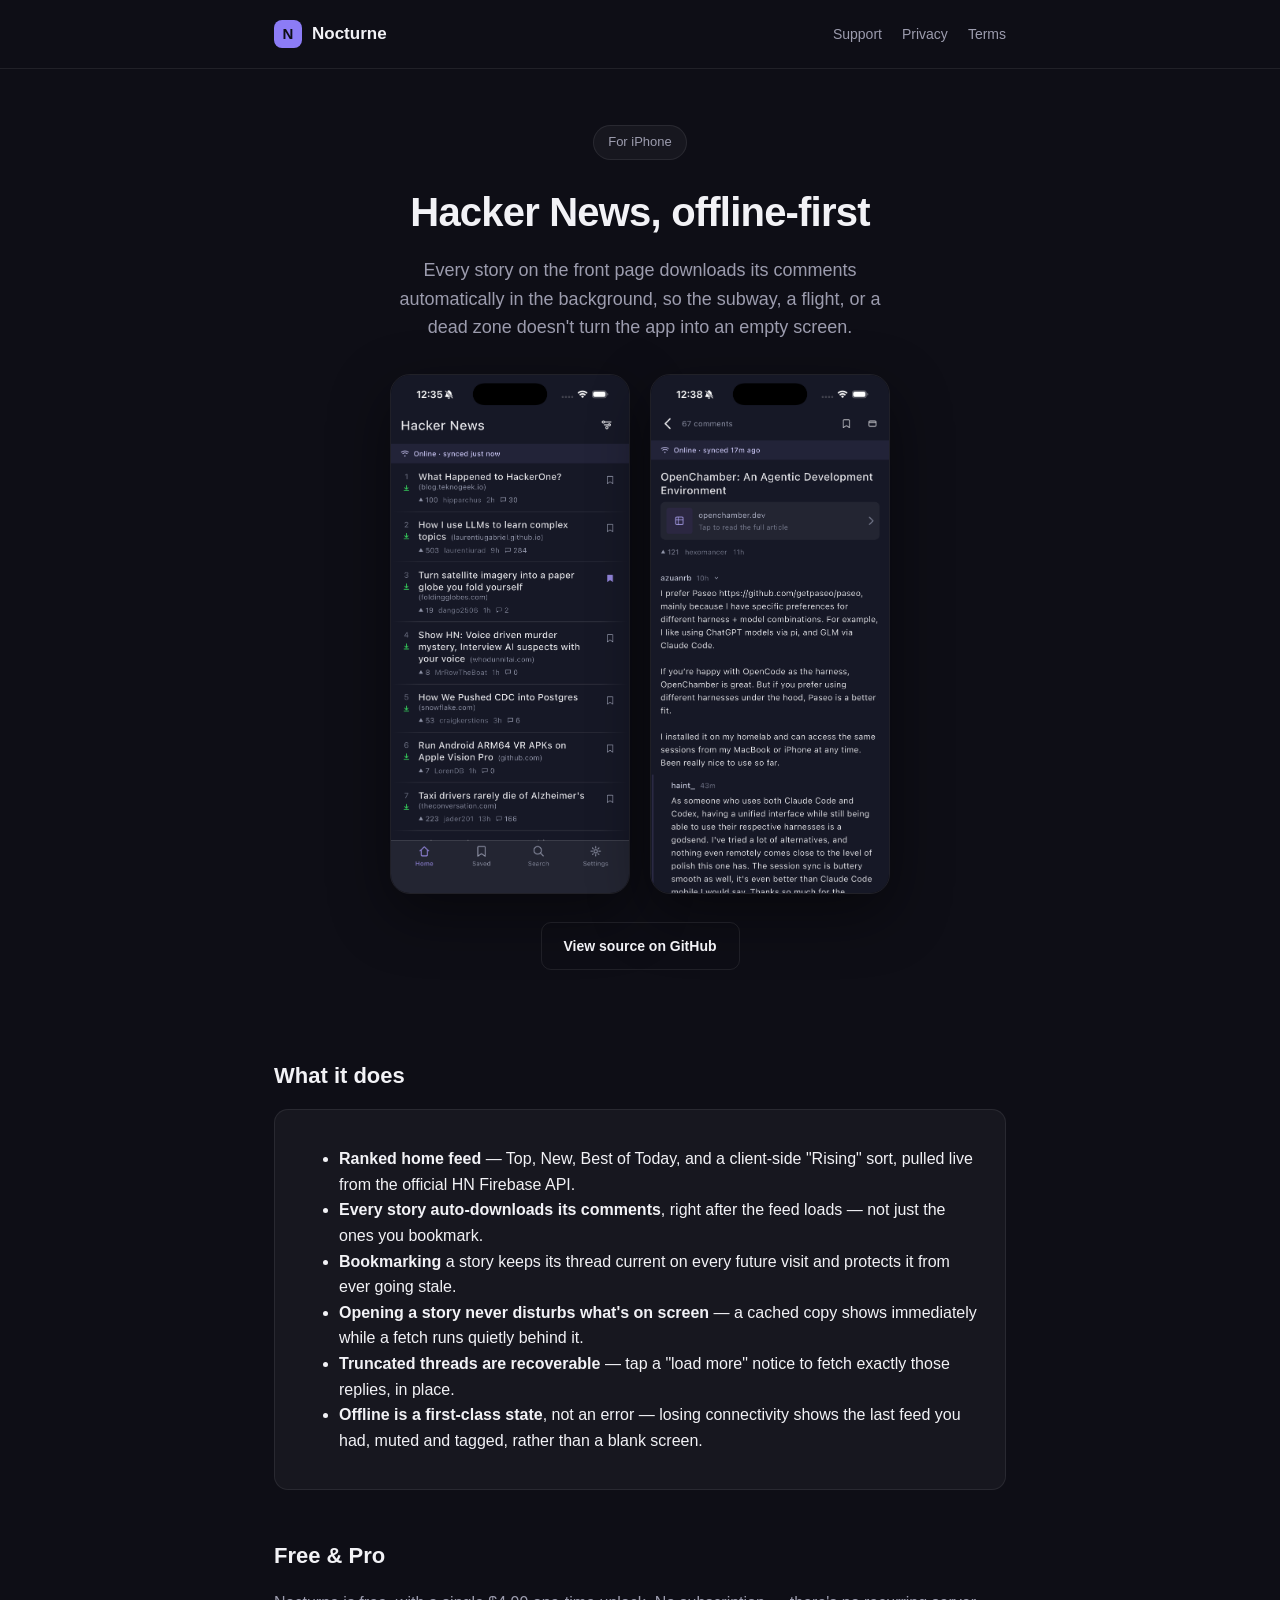
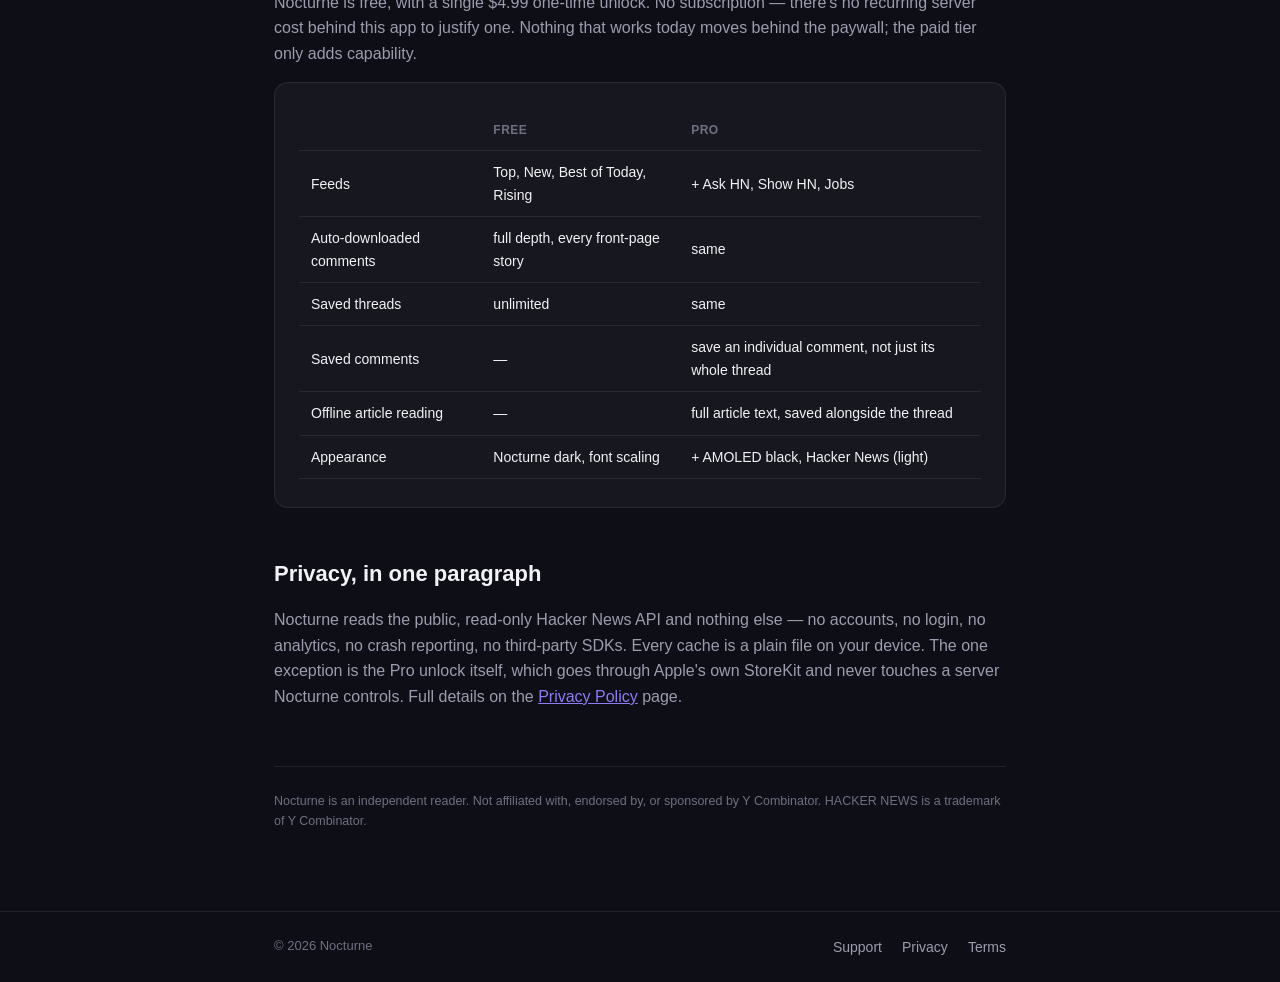
==== index.html @ e1e72a55 "Initial site: landing page, Privacy Policy, Support, Terms Static HTML/CSS for GitHub Pages, no buil" ====
<!doctype html>
<html lang="en">
<head>
  <meta charset="utf-8" />
  <meta name="viewport" content="width=device-width, initial-scale=1" />
  <title>Nocturne — Reader for Hacker News</title>
  <meta name="description" content="An iPhone app for reading Hacker News that treats a spotty connection as the normal case, not an edge case." />
  <link rel="stylesheet" href="styles.css" />
</head>
<body>
  <header class="site">
    <div class="wrap">
      <a class="brand" href="/">
        <span class="mark">N</span>
        Nocturne
      </a>
      <nav class="site-links">
        <a href="support.html">Support</a>
        <a href="privacy.html">Privacy</a>
        <a href="terms.html">Terms</a>
      </nav>
    </div>
  </header>

  <main>
    <div class="wrap">
      <section class="hero">
        <span class="pill">For iPhone</span>
        <h1>Hacker News, offline&#8209;first</h1>
        <p class="tagline">
          Every story on the front page downloads its comments automatically in
          the background, so the subway, a flight, or a dead zone doesn't turn
          the app into an empty screen.
        </p>

        <div class="screens">
          <img src="assets/home.png" alt="Nocturne's home feed, showing ranked Hacker News stories with live download-status marks" />
          <img src="assets/comments.png" alt="A Nocturne comment thread, with the article card, meta row, and nested replies" />
        </div>

        <div class="cta-row">
          <a class="btn ghost" href="https://github.com/Vishvak365/hackernews-offline-app">View source on GitHub</a>
        </div>
      </section>

      <h2>What it does</h2>
      <div class="card">
        <ul>
          <li><strong>Ranked home feed</strong> — Top, New, Best of Today, and a client-side "Rising" sort, pulled live from the official HN Firebase API.</li>
          <li><strong>Every story auto-downloads its comments</strong>, right after the feed loads — not just the ones you bookmark.</li>
          <li><strong>Bookmarking</strong> a story keeps its thread current on every future visit and protects it from ever going stale.</li>
          <li><strong>Opening a story never disturbs what's on screen</strong> — a cached copy shows immediately while a fetch runs quietly behind it.</li>
          <li><strong>Truncated threads are recoverable</strong> — tap a "load more" notice to fetch exactly those replies, in place.</li>
          <li><strong>Offline is a first-class state</strong>, not an error — losing connectivity shows the last feed you had, muted and tagged, rather than a blank screen.</li>
        </ul>
      </div>

      <h2>Free &amp; Pro</h2>
      <p>
        Nocturne is free, with a single $4.99 one&#8209;time unlock. No
        subscription — there's no recurring server cost behind this app to
        justify one. Nothing that works today moves behind the paywall; the
        paid tier only adds capability.
      </p>
      <div class="card">
        <table class="features">
          <thead>
            <tr><th></th><th>Free</th><th>Pro</th></tr>
          </thead>
          <tbody>
            <tr><td>Feeds</td><td>Top, New, Best of Today, Rising</td><td>+ Ask HN, Show HN, Jobs</td></tr>
            <tr><td>Auto-downloaded comments</td><td>full depth, every front-page story</td><td>same</td></tr>
            <tr><td>Saved threads</td><td>unlimited</td><td>same</td></tr>
            <tr><td>Saved comments</td><td>—</td><td>save an individual comment, not just its whole thread</td></tr>
            <tr><td>Offline article reading</td><td>—</td><td>full article text, saved alongside the thread</td></tr>
            <tr><td>Appearance</td><td>Nocturne dark, font scaling</td><td>+ AMOLED black, Hacker News (light)</td></tr>
          </tbody>
        </table>
      </div>

      <h2>Privacy, in one paragraph</h2>
      <p>
        Nocturne reads the public, read-only Hacker News API and nothing
        else — no accounts, no login, no analytics, no crash reporting, no
        third-party SDKs. Every cache is a plain file on your device. The one
        exception is the Pro unlock itself, which goes through Apple's own
        StoreKit and never touches a server Nocturne controls. Full details
        on the <a href="privacy.html">Privacy Policy</a> page.
      </p>

      <div class="disclaimer">
        Nocturne is an independent reader. Not affiliated with, endorsed by,
        or sponsored by Y Combinator. HACKER NEWS is a trademark of Y
        Combinator.
      </div>
    </div>
  </main>

  <footer class="site">
    <div class="wrap">
      <span>&copy; 2026 Nocturne</span>
      <nav class="site-links">
        <a href="support.html">Support</a>
        <a href="privacy.html">Privacy</a>
        <a href="terms.html">Terms</a>
      </nav>
    </div>
  </footer>
</body>
</html>
---- styles.css ----
:root {
  --bg: #0e0e16;
  --surface: #17171f;
  --surface-2: #1e1e29;
  --text: #f2f2f6;
  --muted: #9c9cae;
  --muted-2: #6f6f82;
  --accent: #8c7cf6;
  --accent-soft: rgba(140, 124, 246, 0.12);
  --divider: rgba(255, 255, 255, 0.08);
  --radius: 14px;
  --max-width: 780px;
}

* {
  box-sizing: border-box;
}

html {
  color-scheme: dark;
}

body {
  margin: 0;
  background: var(--bg);
  color: var(--text);
  font-family: -apple-system, BlinkMacSystemFont, "Segoe UI", Inter, Roboto, sans-serif;
  line-height: 1.6;
  -webkit-font-smoothing: antialiased;
}

.wrap {
  max-width: var(--max-width);
  margin: 0 auto;
  padding: 0 24px;
}

header.site {
  border-bottom: 1px solid var(--divider);
  padding: 20px 0;
}

header.site .wrap {
  display: flex;
  align-items: center;
  justify-content: space-between;
}

.brand {
  display: flex;
  align-items: center;
  gap: 10px;
  text-decoration: none;
  color: var(--text);
  font-weight: 600;
  font-size: 17px;
}

.brand .mark {
  width: 28px;
  height: 28px;
  border-radius: 8px;
  background: var(--accent);
  color: #0e0e16;
  display: flex;
  align-items: center;
  justify-content: center;
  font-weight: 700;
  font-size: 15px;
}

nav.site-links {
  display: flex;
  gap: 20px;
}

nav.site-links a {
  color: var(--muted);
  text-decoration: none;
  font-size: 14px;
}

nav.site-links a:hover {
  color: var(--text);
}

main {
  padding: 56px 0 80px;
}

.hero {
  text-align: center;
  padding-bottom: 40px;
}

.hero h1 {
  font-size: 40px;
  font-weight: 600;
  letter-spacing: -0.02em;
  margin: 0 0 12px;
}

.hero p.tagline {
  color: var(--muted);
  font-size: 18px;
  max-width: 520px;
  margin: 0 auto 28px;
}

.pill {
  display: inline-block;
  border: 1px solid var(--divider);
  background: var(--surface);
  color: var(--muted);
  border-radius: 999px;
  padding: 6px 14px;
  font-size: 13px;
  margin-bottom: 20px;
}

.screens {
  display: flex;
  justify-content: center;
  gap: 20px;
  flex-wrap: wrap;
  margin: 32px 0 8px;
}

.screens img {
  width: 240px;
  max-width: 42vw;
  border-radius: 20px;
  border: 1px solid var(--divider);
  box-shadow: 0 20px 60px rgba(0, 0, 0, 0.45);
}

h2 {
  font-size: 22px;
  font-weight: 600;
  margin: 48px 0 16px;
}

h3 {
  font-size: 16px;
  font-weight: 600;
  margin: 28px 0 8px;
  color: var(--text);
}

p {
  color: var(--muted);
}

.card {
  background: var(--surface);
  border: 1px solid var(--divider);
  border-radius: var(--radius);
  padding: 20px 24px;
}

table.features {
  width: 100%;
  border-collapse: collapse;
  margin: 8px 0 8px;
  font-size: 14px;
}

table.features th,
table.features td {
  text-align: left;
  padding: 10px 12px;
  border-bottom: 1px solid var(--divider);
}

table.features th {
  color: var(--muted-2);
  font-weight: 600;
  font-size: 12px;
  text-transform: uppercase;
  letter-spacing: 0.04em;
}

table.features td:first-child {
  color: var(--text);
}

.pro-tag {
  display: inline-block;
  font-size: 11px;
  font-weight: 600;
  letter-spacing: 0.04em;
  color: var(--accent);
  border: 1px solid var(--accent);
  border-radius: 6px;
  padding: 1px 6px;
}

.cta-row {
  display: flex;
  justify-content: center;
  gap: 12px;
  margin-top: 28px;
  flex-wrap: wrap;
}

.btn {
  display: inline-block;
  padding: 12px 22px;
  border-radius: 10px;
  text-decoration: none;
  font-size: 14px;
  font-weight: 600;
}

.btn.primary {
  background: var(--accent);
  color: #0e0e16;
}

.btn.ghost {
  background: transparent;
  border: 1px solid var(--divider);
  color: var(--text);
}

a {
  color: var(--accent);
}

.contact-email {
  display: inline-block;
  margin-top: 4px;
  font-size: 15px;
  color: var(--text);
}

.disclaimer {
  margin-top: 56px;
  padding-top: 24px;
  border-top: 1px solid var(--divider);
  font-size: 12.5px;
  color: var(--muted-2);
  line-height: 1.6;
}

footer.site {
  border-top: 1px solid var(--divider);
  padding: 24px 0;
}

footer.site .wrap {
  display: flex;
  align-items: center;
  justify-content: space-between;
  color: var(--muted-2);
  font-size: 13px;
}

footer.site a {
  color: var(--muted);
  text-decoration: none;
}

footer.site a:hover {
  color: var(--text);
}

.legal h2:first-child {
  margin-top: 0;
}

.legal ul {
  color: var(--muted);
}

.updated {
  color: var(--muted-2);
  font-size: 13px;
  margin-top: -8px;
}

@media (max-width: 560px) {
  .hero h1 {
    font-size: 30px;
  }
  nav.site-links {
    gap: 14px;
  }
}
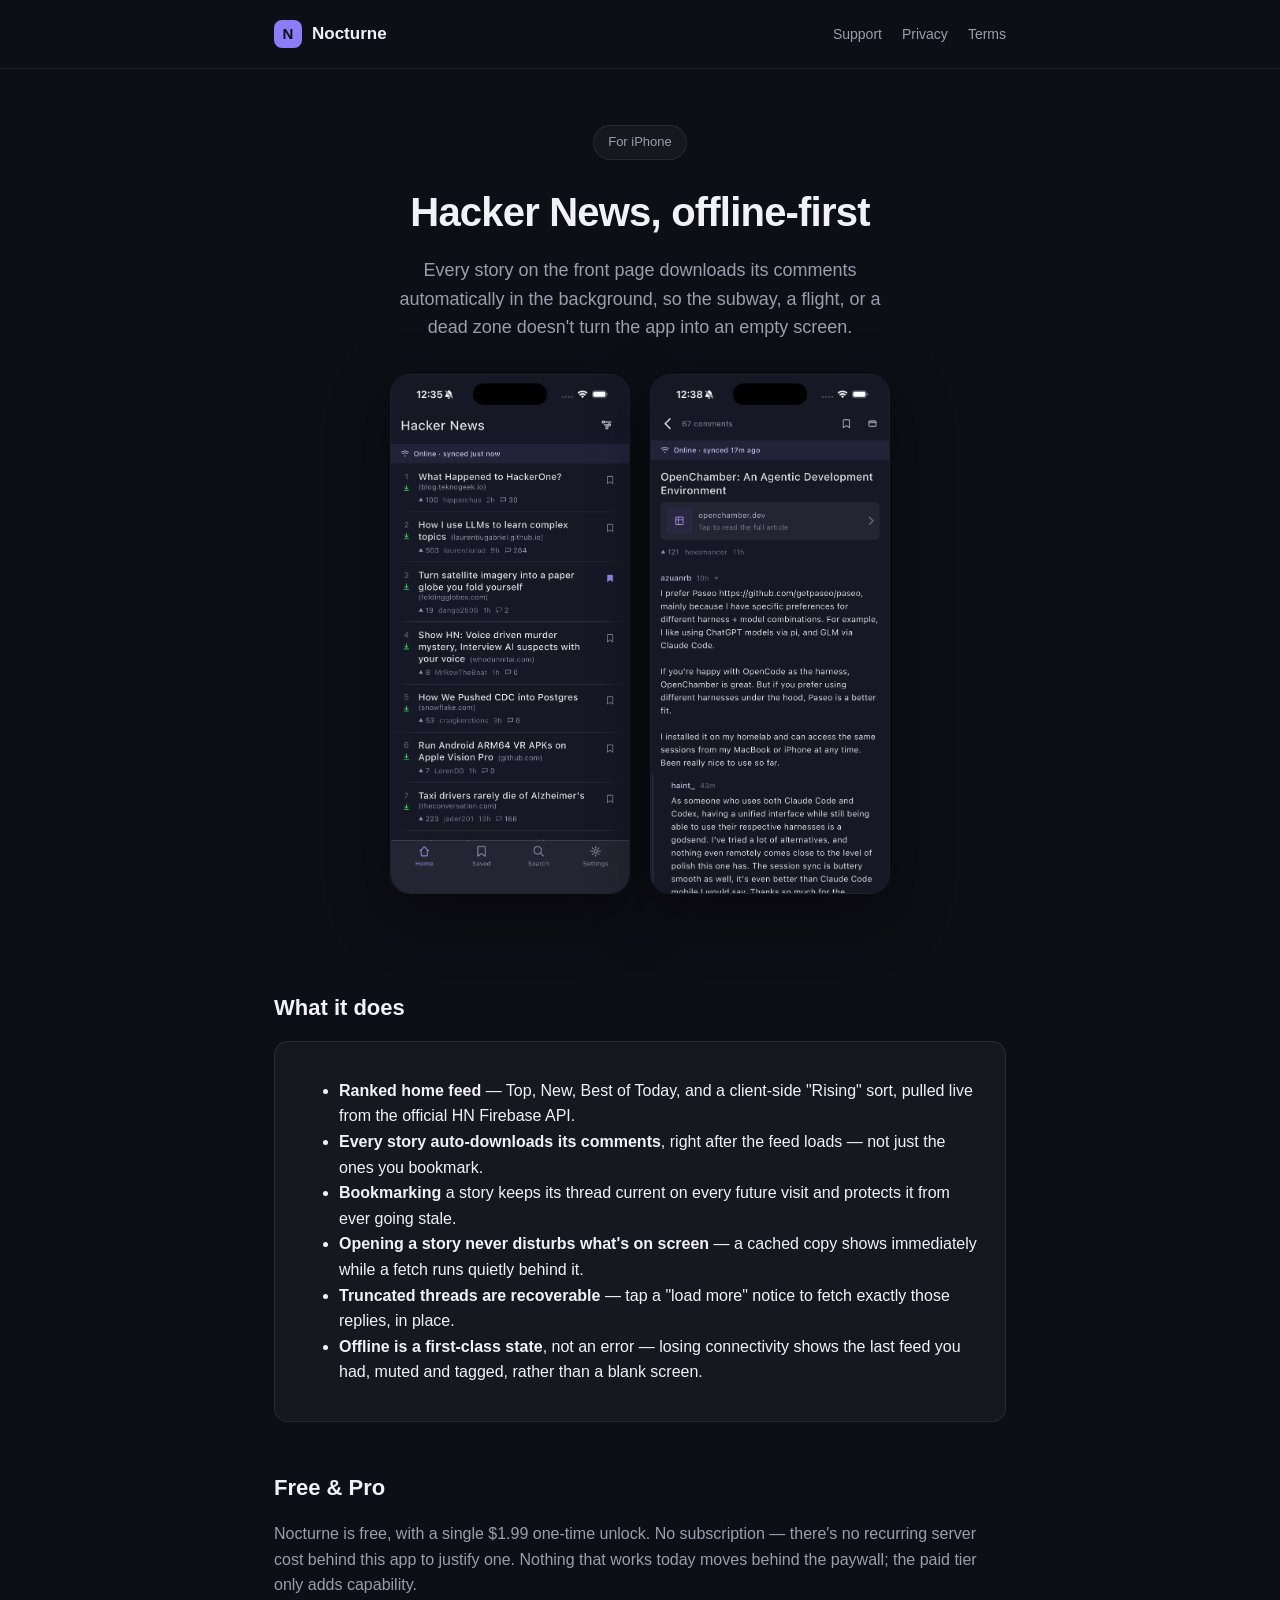
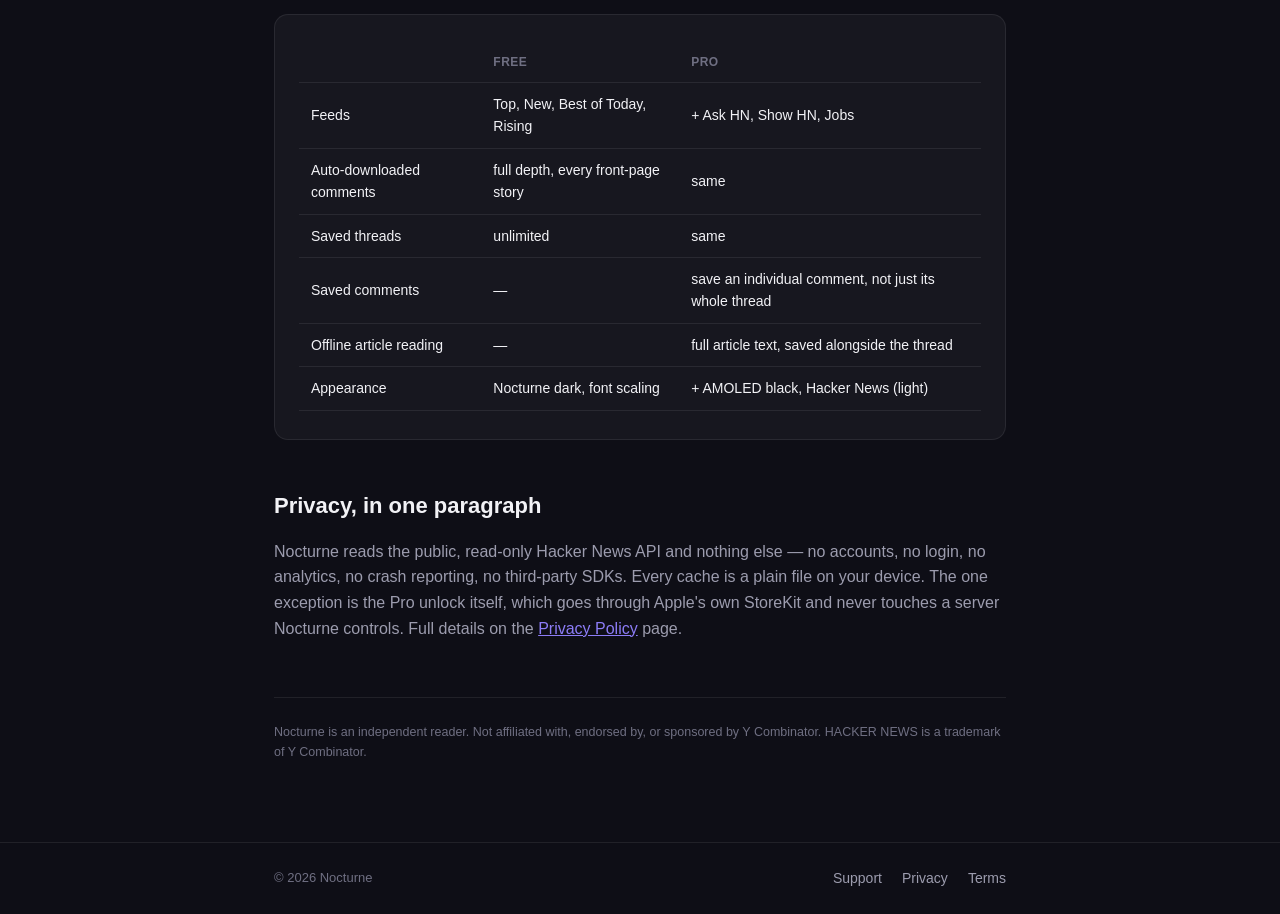
==== commit 0570bce1: "Fix nav links, remove source-code references, price to $1.99, tidy README - Brand logo/title in the " ====
--- a/index.html
+++ b/index.html
@@ -10,7 +10,7 @@
 <body>
   <header class="site">
     <div class="wrap">
-      <a class="brand" href="/">
+      <a class="brand" href="index.html">
         <span class="mark">N</span>
         Nocturne
       </a>
@@ -37,10 +37,6 @@
           <img src="assets/home.png" alt="Nocturne's home feed, showing ranked Hacker News stories with live download-status marks" />
           <img src="assets/comments.png" alt="A Nocturne comment thread, with the article card, meta row, and nested replies" />
         </div>
-
-        <div class="cta-row">
-          <a class="btn ghost" href="https://github.com/Vishvak365/hackernews-offline-app">View source on GitHub</a>
-        </div>
       </section>
 
       <h2>What it does</h2>
@@ -57,7 +53,7 @@
 
       <h2>Free &amp; Pro</h2>
       <p>
-        Nocturne is free, with a single $4.99 one&#8209;time unlock. No
+        Nocturne is free, with a single $1.99 one&#8209;time unlock. No
         subscription — there's no recurring server cost behind this app to
         justify one. Nothing that works today moves behind the paywall; the
         paid tier only adds capability.
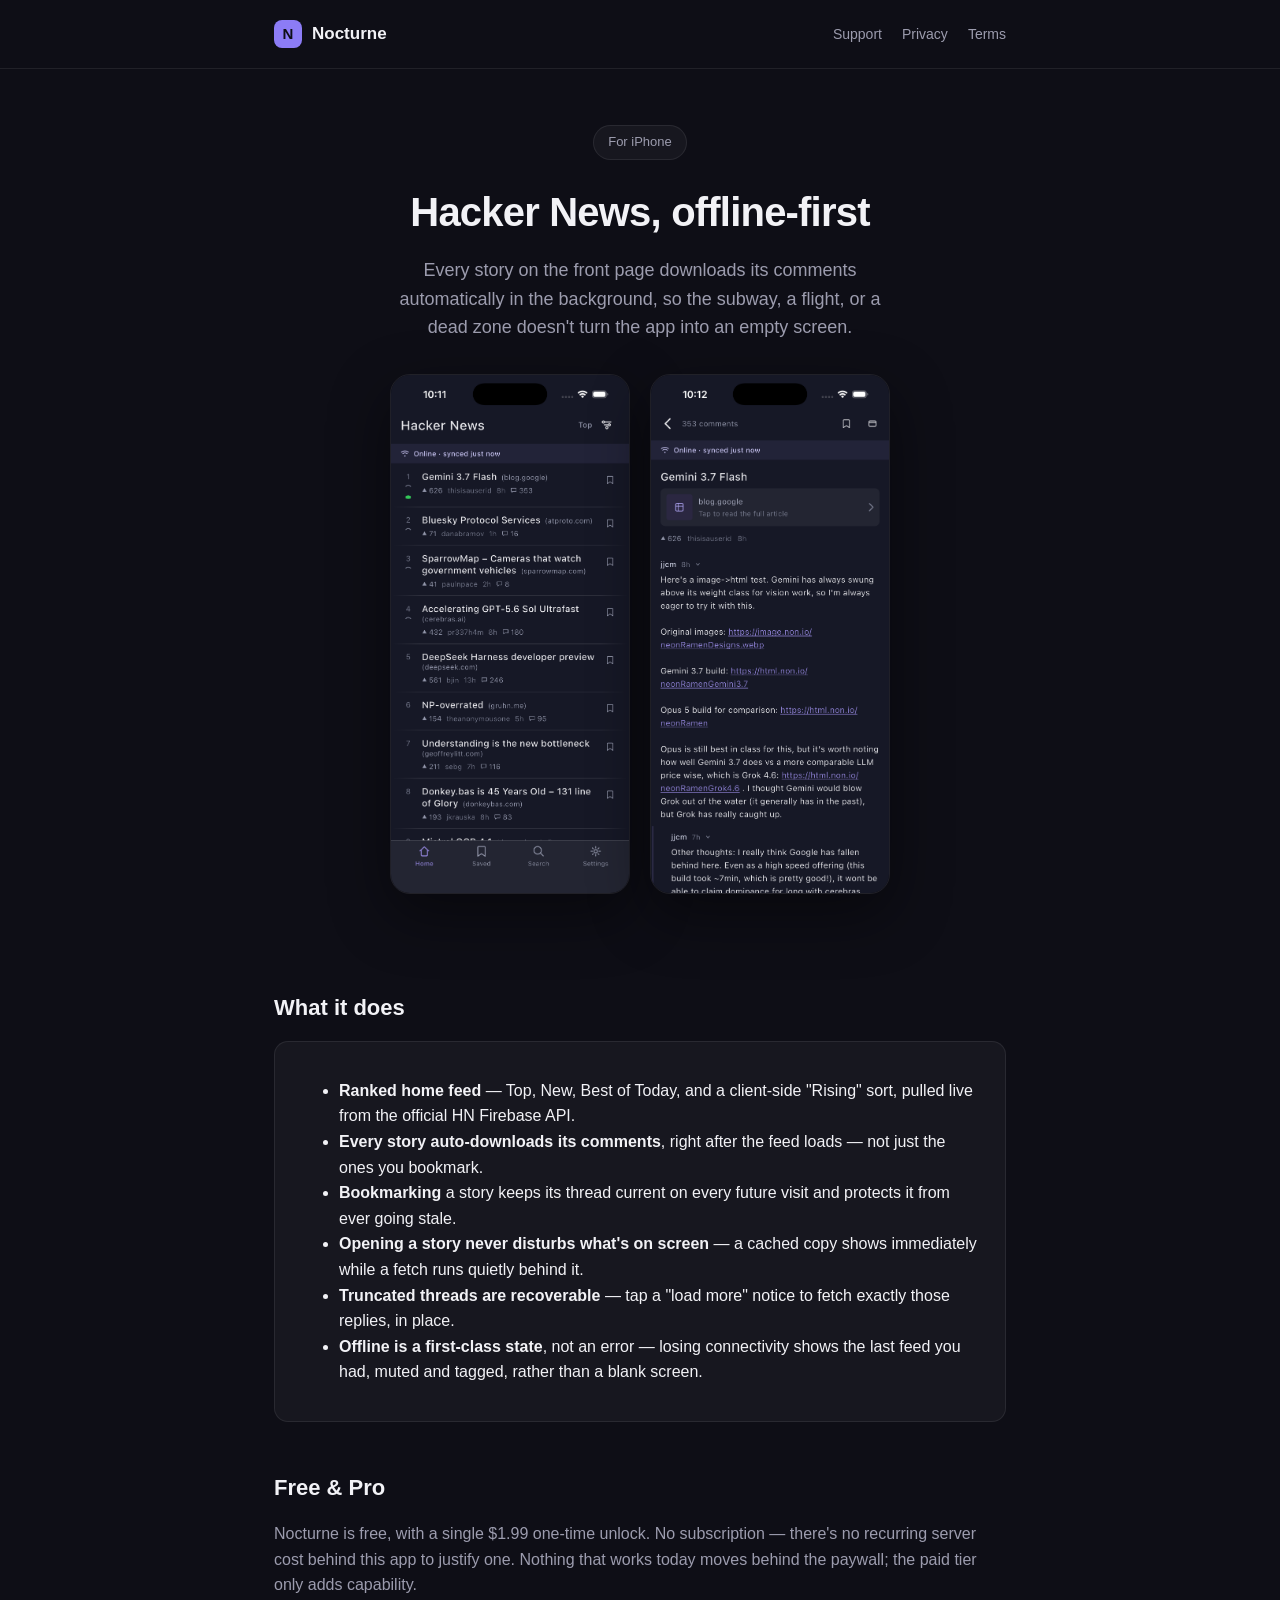
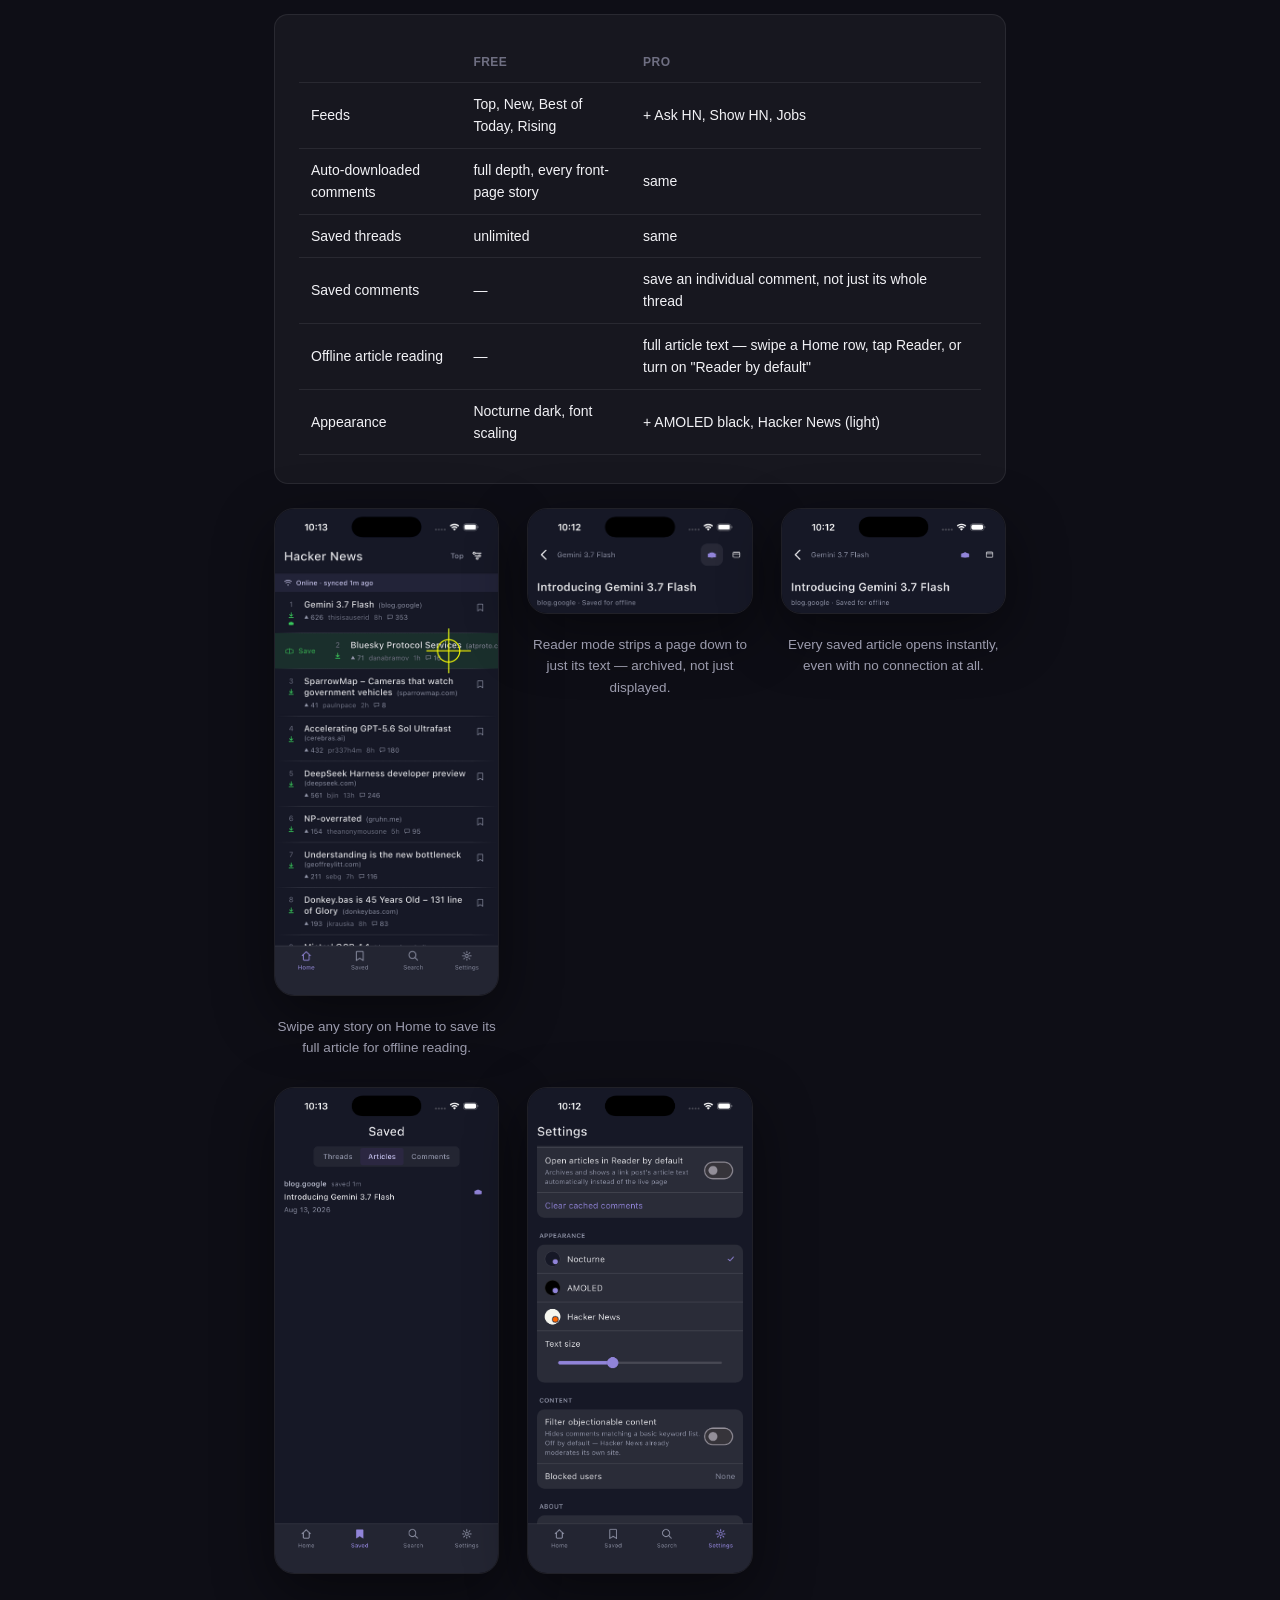
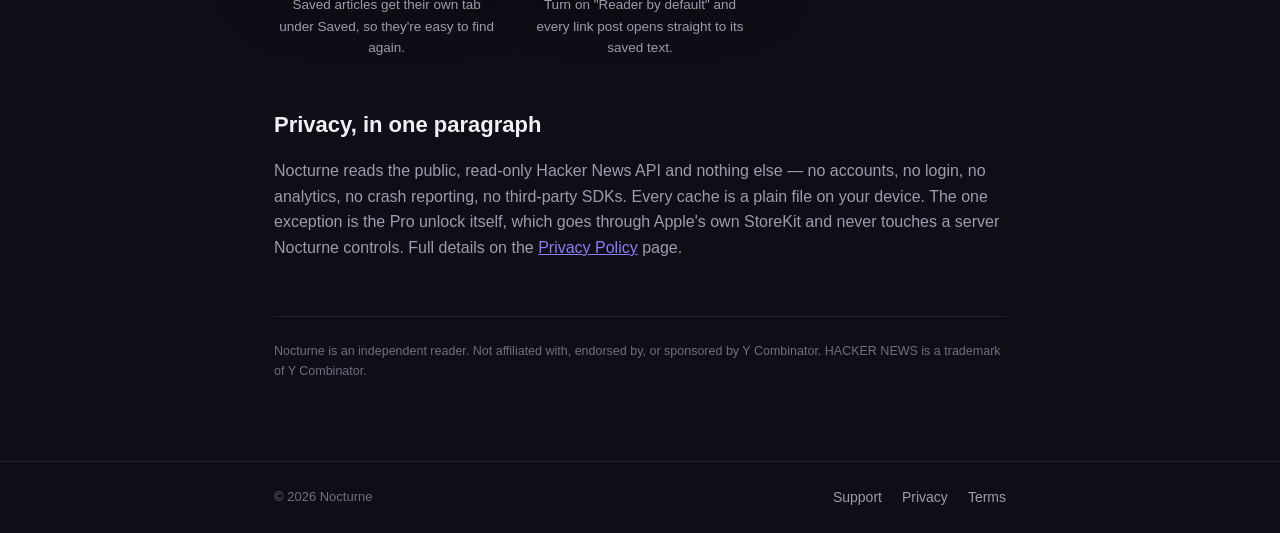
==== commit 3358adf7: "Refresh screenshots, add Pro features gallery with gesture GIFs Home/Comments screenshots were stale" ====
--- a/index.html
+++ b/index.html
@@ -68,10 +68,33 @@
             <tr><td>Auto-downloaded comments</td><td>full depth, every front-page story</td><td>same</td></tr>
             <tr><td>Saved threads</td><td>unlimited</td><td>same</td></tr>
             <tr><td>Saved comments</td><td>—</td><td>save an individual comment, not just its whole thread</td></tr>
-            <tr><td>Offline article reading</td><td>—</td><td>full article text, saved alongside the thread</td></tr>
+            <tr><td>Offline article reading</td><td>—</td><td>full article text — swipe a Home row, tap Reader, or turn on "Reader by default"</td></tr>
             <tr><td>Appearance</td><td>Nocturne dark, font scaling</td><td>+ AMOLED black, Hacker News (light)</td></tr>
           </tbody>
         </table>
+      </div>
+
+      <div class="pro-gallery">
+        <div class="pro-item">
+          <img src="assets/swipe.gif" alt="Swiping right on a Home story to save its linked article for offline reading, with a green Save panel revealed underneath" />
+          <p>Swipe any story on Home to save its full article for offline reading.</p>
+        </div>
+        <div class="pro-item">
+          <img src="assets/reader-toggle.gif" alt="Toggling a story's live web page into Nocturne's stripped-down Reader view" />
+          <p>Reader mode strips a page down to just its text — archived, not just displayed.</p>
+        </div>
+        <div class="pro-item">
+          <img src="assets/reader.png" alt="An archived article open in Reader view, marked &quot;Saved for offline&quot;" />
+          <p>Every saved article opens instantly, even with no connection at all.</p>
+        </div>
+        <div class="pro-item">
+          <img src="assets/saved-articles.png" alt="The Saved tab's Articles section, listing a saved article by site and title" />
+          <p>Saved articles get their own tab under Saved, so they're easy to find again.</p>
+        </div>
+        <div class="pro-item">
+          <img src="assets/settings-pro.png" alt="Settings showing the &quot;Open articles in Reader by default&quot; toggle" />
+          <p>Turn on "Reader by default" and every link post opens straight to its saved text.</p>
+        </div>
       </div>
 
       <h2>Privacy, in one paragraph</h2>
--- a/styles.css
+++ b/styles.css
@@ -134,6 +134,31 @@
   box-shadow: 0 20px 60px rgba(0, 0, 0, 0.45);
 }
 
+.pro-gallery {
+  display: grid;
+  grid-template-columns: repeat(auto-fit, minmax(220px, 1fr));
+  gap: 28px;
+  margin: 24px 0 8px;
+}
+
+.pro-item {
+  text-align: center;
+}
+
+.pro-item img {
+  width: 100%;
+  max-width: 260px;
+  border-radius: 20px;
+  border: 1px solid var(--divider);
+  box-shadow: 0 20px 60px rgba(0, 0, 0, 0.45);
+}
+
+.pro-item p {
+  margin: 12px 0 0;
+  font-size: 13.5px;
+  color: var(--muted);
+}
+
 h2 {
   font-size: 22px;
   font-weight: 600;
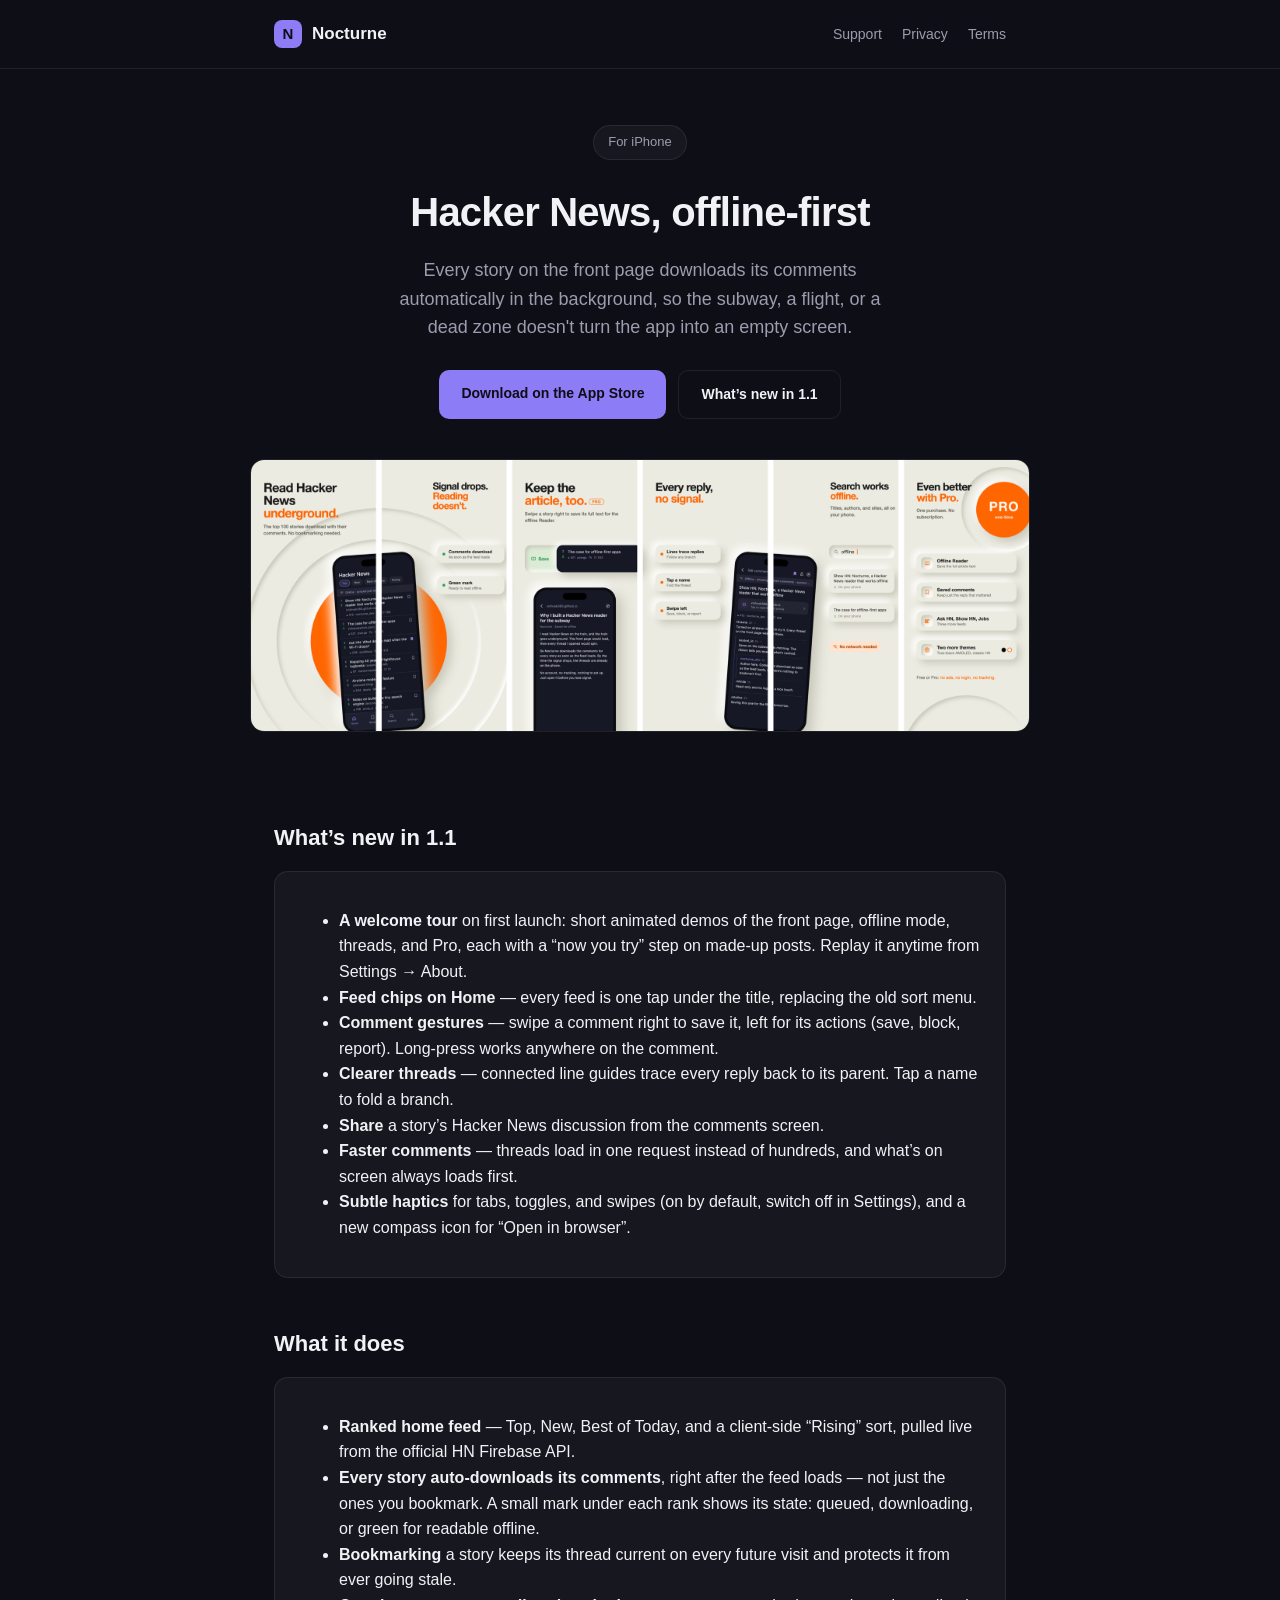
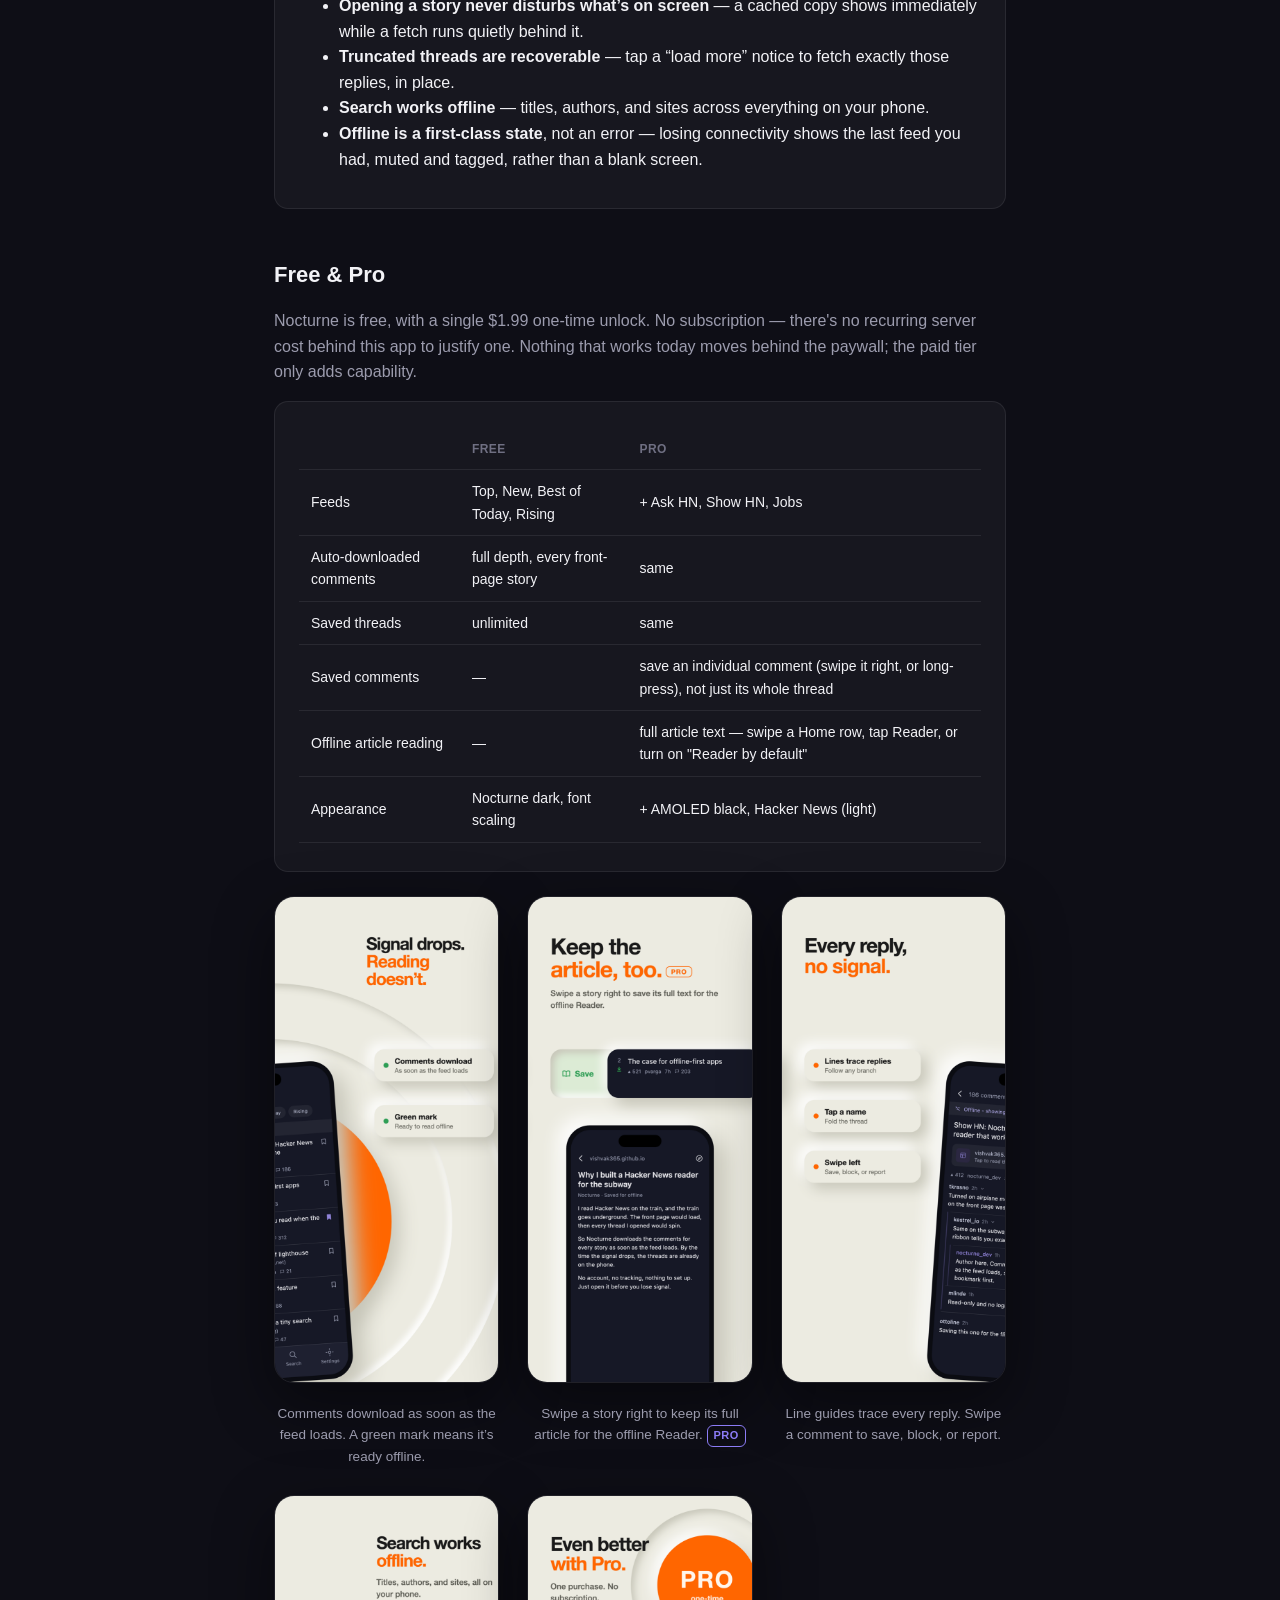
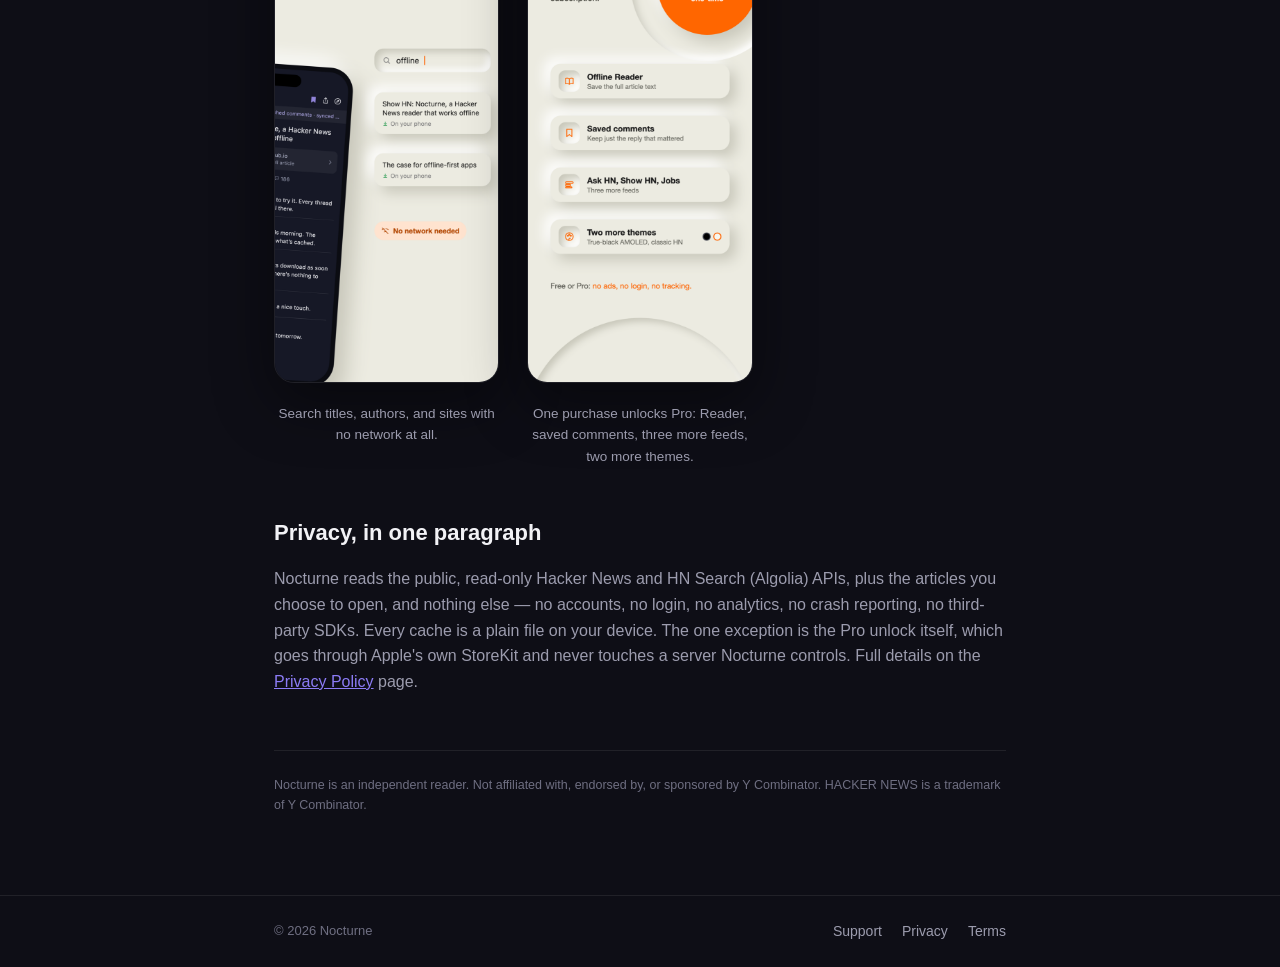
==== commit 5320a408: "Refresh the site for 1.1.0: App Store link, new screenshots, accurate privacy page - Hero and galler" ====
--- a/index.html
+++ b/index.html
@@ -3,7 +3,7 @@
 <head>
   <meta charset="utf-8" />
   <meta name="viewport" content="width=device-width, initial-scale=1" />
-  <title>Nocturne — Reader for Hacker News</title>
+  <title>Nocturne for Hacker News</title>
   <meta name="description" content="An iPhone app for reading Hacker News that treats a spotty connection as the normal case, not an edge case." />
   <link rel="stylesheet" href="styles.css" />
 </head>
@@ -33,25 +33,43 @@
           the app into an empty screen.
         </p>
 
-        <div class="screens">
-          <img src="assets/home.png" alt="Nocturne's home feed, showing ranked Hacker News stories with live download-status marks" />
-          <img src="assets/comments.png" alt="A Nocturne comment thread, with the article card, meta row, and nested replies" />
+        <div class="cta-row">
+          <a class="btn primary" href="https://apps.apple.com/us/app/nocturne-for-hacker-news/id6801647718">Download on the App Store</a>
+          <a class="btn ghost" href="#whats-new">What&#8217;s new in 1.1</a>
+        </div>
+
+        <div class="strip">
+          <img src="assets/strip.png" alt="Six App Store screenshots of Nocturne: the offline-ready home feed, comments downloading automatically, swipe-to-save articles, threaded comments with line guides, search that works offline, and the Pro features" />
         </div>
       </section>
+
+      <h2 id="whats-new">What&#8217;s new in 1.1</h2>
+      <div class="card">
+        <ul>
+          <li><strong>A welcome tour</strong> on first launch: short animated demos of the front page, offline mode, threads, and Pro, each with a &ldquo;now you try&rdquo; step on made-up posts. Replay it anytime from Settings &rarr; About.</li>
+          <li><strong>Feed chips on Home</strong> &mdash; every feed is one tap under the title, replacing the old sort menu.</li>
+          <li><strong>Comment gestures</strong> &mdash; swipe a comment right to save it, left for its actions (save, block, report). Long-press works anywhere on the comment.</li>
+          <li><strong>Clearer threads</strong> &mdash; connected line guides trace every reply back to its parent. Tap a name to fold a branch.</li>
+          <li><strong>Share</strong> a story&#8217;s Hacker News discussion from the comments screen.</li>
+          <li><strong>Faster comments</strong> &mdash; threads load in one request instead of hundreds, and what&#8217;s on screen always loads first.</li>
+          <li><strong>Subtle haptics</strong> for tabs, toggles, and swipes (on by default, switch off in Settings), and a new compass icon for &ldquo;Open in browser&rdquo;.</li>
+        </ul>
+      </div>
 
       <h2>What it does</h2>
       <div class="card">
         <ul>
-          <li><strong>Ranked home feed</strong> — Top, New, Best of Today, and a client-side "Rising" sort, pulled live from the official HN Firebase API.</li>
-          <li><strong>Every story auto-downloads its comments</strong>, right after the feed loads — not just the ones you bookmark.</li>
+          <li><strong>Ranked home feed</strong> &mdash; Top, New, Best of Today, and a client-side &ldquo;Rising&rdquo; sort, pulled live from the official HN Firebase API.</li>
+          <li><strong>Every story auto-downloads its comments</strong>, right after the feed loads &mdash; not just the ones you bookmark. A small mark under each rank shows its state: queued, downloading, or green for readable offline.</li>
           <li><strong>Bookmarking</strong> a story keeps its thread current on every future visit and protects it from ever going stale.</li>
-          <li><strong>Opening a story never disturbs what's on screen</strong> — a cached copy shows immediately while a fetch runs quietly behind it.</li>
-          <li><strong>Truncated threads are recoverable</strong> — tap a "load more" notice to fetch exactly those replies, in place.</li>
-          <li><strong>Offline is a first-class state</strong>, not an error — losing connectivity shows the last feed you had, muted and tagged, rather than a blank screen.</li>
+          <li><strong>Opening a story never disturbs what&#8217;s on screen</strong> &mdash; a cached copy shows immediately while a fetch runs quietly behind it.</li>
+          <li><strong>Truncated threads are recoverable</strong> &mdash; tap a &ldquo;load more&rdquo; notice to fetch exactly those replies, in place.</li>
+          <li><strong>Search works offline</strong> &mdash; titles, authors, and sites across everything on your phone.</li>
+          <li><strong>Offline is a first-class state</strong>, not an error &mdash; losing connectivity shows the last feed you had, muted and tagged, rather than a blank screen.</li>
         </ul>
       </div>
 
-      <h2>Free &amp; Pro</h2>
+      <h2 id="free-pro">Free &amp; Pro</h2>
       <p>
         Nocturne is free, with a single $1.99 one&#8209;time unlock. No
         subscription — there's no recurring server cost behind this app to
@@ -67,7 +85,7 @@
             <tr><td>Feeds</td><td>Top, New, Best of Today, Rising</td><td>+ Ask HN, Show HN, Jobs</td></tr>
             <tr><td>Auto-downloaded comments</td><td>full depth, every front-page story</td><td>same</td></tr>
             <tr><td>Saved threads</td><td>unlimited</td><td>same</td></tr>
-            <tr><td>Saved comments</td><td>—</td><td>save an individual comment, not just its whole thread</td></tr>
+            <tr><td>Saved comments</td><td>—</td><td>save an individual comment (swipe it right, or long-press), not just its whole thread</td></tr>
             <tr><td>Offline article reading</td><td>—</td><td>full article text — swipe a Home row, tap Reader, or turn on "Reader by default"</td></tr>
             <tr><td>Appearance</td><td>Nocturne dark, font scaling</td><td>+ AMOLED black, Hacker News (light)</td></tr>
           </tbody>
@@ -76,30 +94,31 @@
 
       <div class="pro-gallery">
         <div class="pro-item">
-          <img src="assets/swipe.gif" alt="Swiping right on a Home story to save its linked article for offline reading, with a green Save panel revealed underneath" />
-          <p>Swipe any story on Home to save its full article for offline reading.</p>
+          <img src="assets/panel-2.png" alt="Comments download as soon as the feed loads; a green mark means a story is ready to read offline" />
+          <p>Comments download as soon as the feed loads. A green mark means it&#8217;s ready offline.</p>
         </div>
         <div class="pro-item">
-          <img src="assets/reader-toggle.gif" alt="Toggling a story's live web page into Nocturne's stripped-down Reader view" />
-          <p>Reader mode strips a page down to just its text — archived, not just displayed.</p>
+          <img src="assets/panel-3.png" alt="Swiping a story right to save its full article, shown open in the offline Reader" />
+          <p>Swipe a story right to keep its full article for the offline Reader. <span class="pro-tag">PRO</span></p>
         </div>
         <div class="pro-item">
-          <img src="assets/reader.png" alt="An archived article open in Reader view, marked &quot;Saved for offline&quot;" />
-          <p>Every saved article opens instantly, even with no connection at all.</p>
+          <img src="assets/panel-4.png" alt="A comment thread with line guides tracing each reply, plus swipe actions" />
+          <p>Line guides trace every reply. Swipe a comment to save, block, or report.</p>
         </div>
         <div class="pro-item">
-          <img src="assets/saved-articles.png" alt="The Saved tab's Articles section, listing a saved article by site and title" />
-          <p>Saved articles get their own tab under Saved, so they're easy to find again.</p>
+          <img src="assets/panel-5.png" alt="Searching cached stories by title, author, and site with no network" />
+          <p>Search titles, authors, and sites with no network at all.</p>
         </div>
         <div class="pro-item">
-          <img src="assets/settings-pro.png" alt="Settings showing the &quot;Open articles in Reader by default&quot; toggle" />
-          <p>Turn on "Reader by default" and every link post opens straight to its saved text.</p>
+          <img src="assets/panel-6.png" alt="The Pro unlock: offline Reader, saved comments, Ask/Show/Jobs feeds, and two more themes" />
+          <p>One purchase unlocks Pro: Reader, saved comments, three more feeds, two more themes.</p>
         </div>
       </div>
 
       <h2>Privacy, in one paragraph</h2>
       <p>
-        Nocturne reads the public, read-only Hacker News API and nothing
+        Nocturne reads the public, read-only Hacker News and HN Search
+        (Algolia) APIs, plus the articles you choose to open, and nothing
         else — no accounts, no login, no analytics, no crash reporting, no
         third-party SDKs. Every cache is a plain file on your device. The one
         exception is the Pro unlock itself, which goes through Apple's own
--- a/styles.css
+++ b/styles.css
@@ -134,6 +134,19 @@
   box-shadow: 0 20px 60px rgba(0, 0, 0, 0.45);
 }
 
+.strip {
+  margin: 40px -24px 0;
+  overflow-x: auto;
+}
+
+.strip img {
+  display: block;
+  width: 100%;
+  min-width: 640px;
+  border-radius: var(--radius);
+  border: 1px solid var(--divider);
+}
+
 .pro-gallery {
   display: grid;
   grid-template-columns: repeat(auto-fit, minmax(220px, 1fr));
@@ -147,7 +160,7 @@
 
 .pro-item img {
   width: 100%;
-  max-width: 260px;
+  max-width: 240px;
   border-radius: 20px;
   border: 1px solid var(--divider);
   box-shadow: 0 20px 60px rgba(0, 0, 0, 0.45);
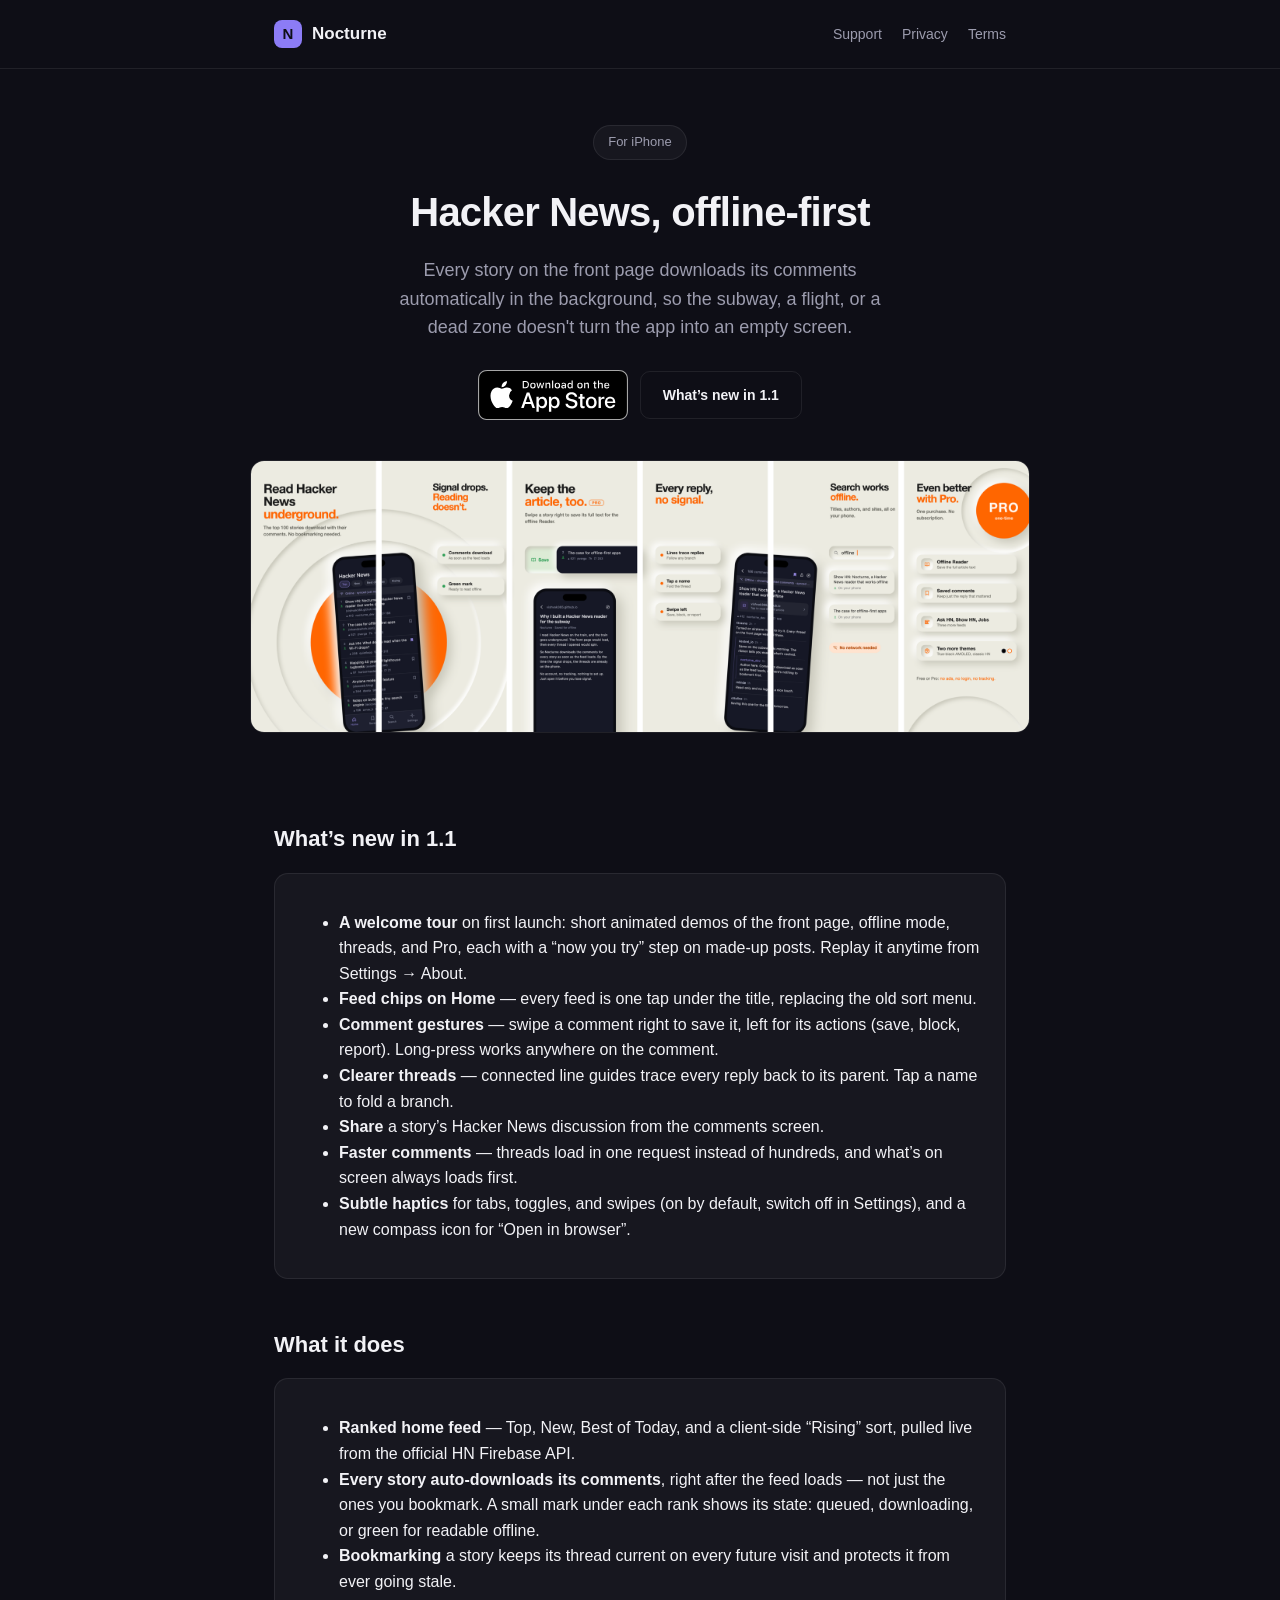
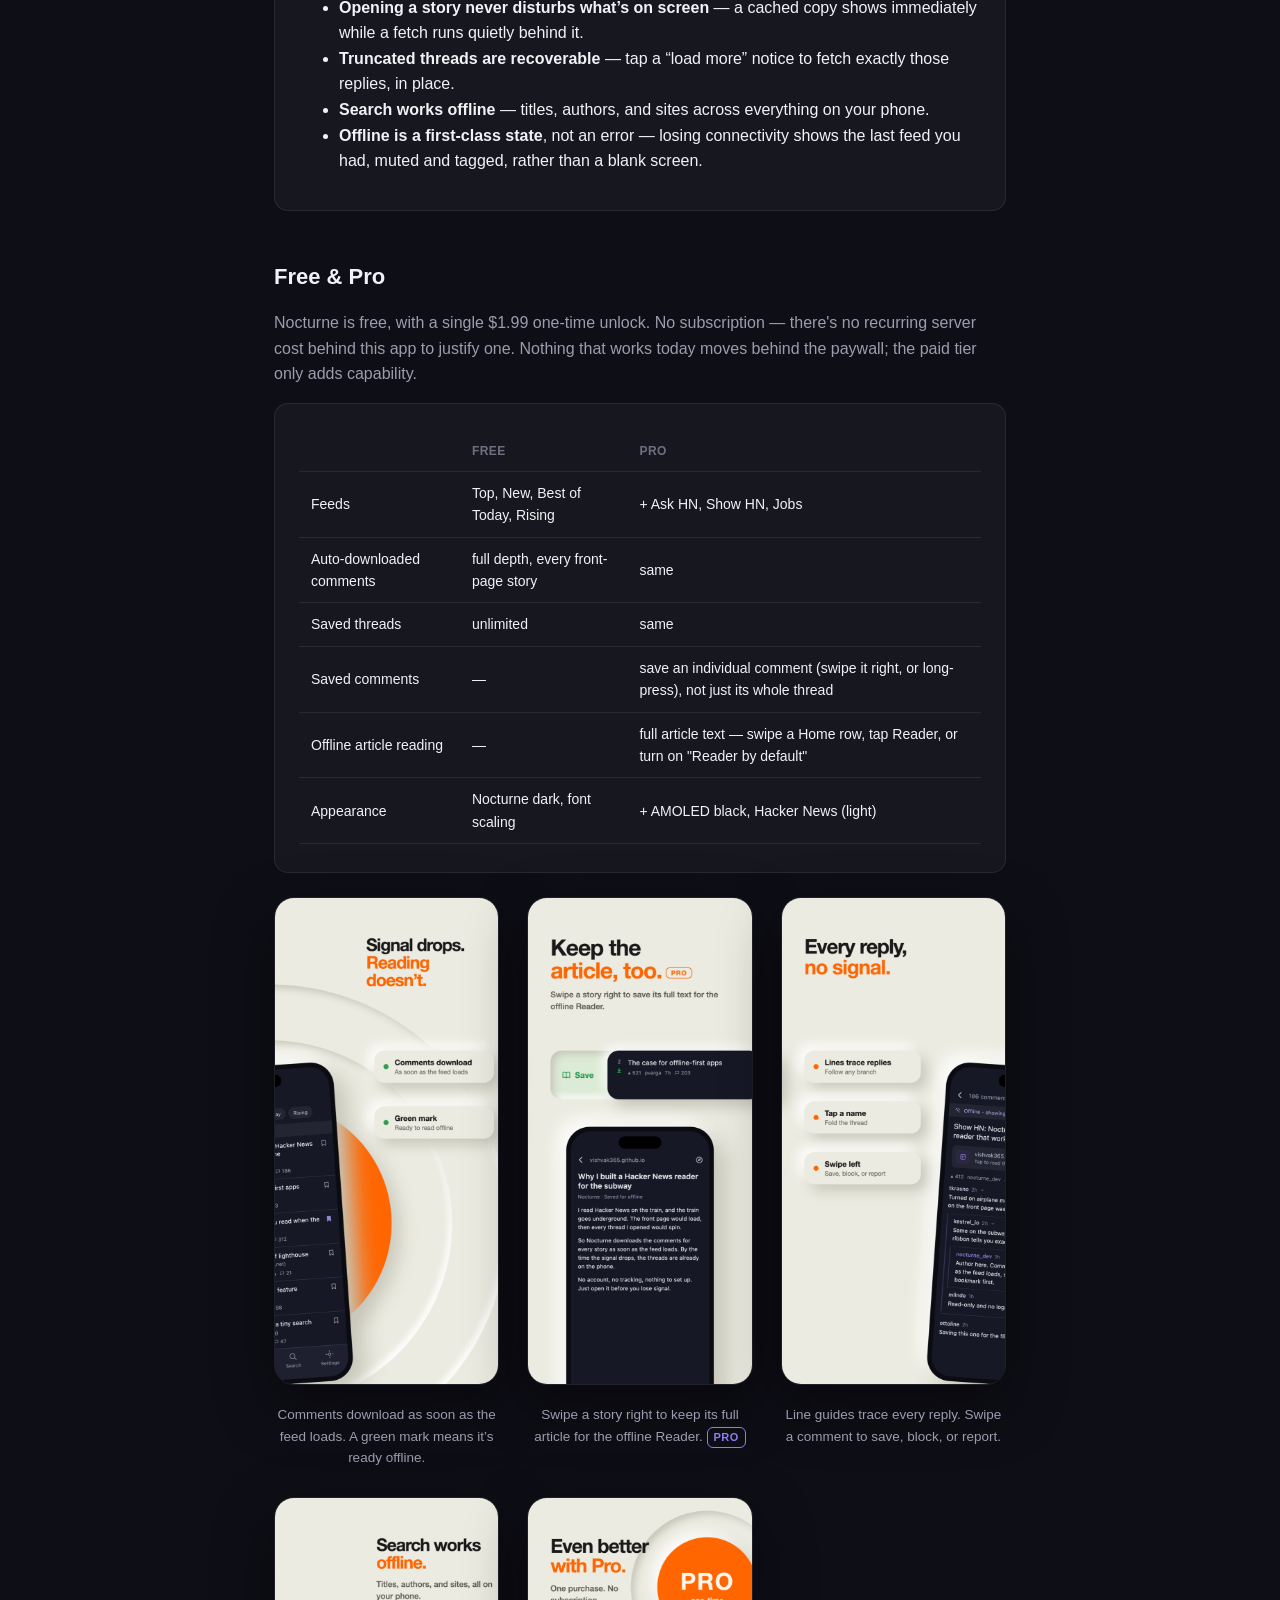
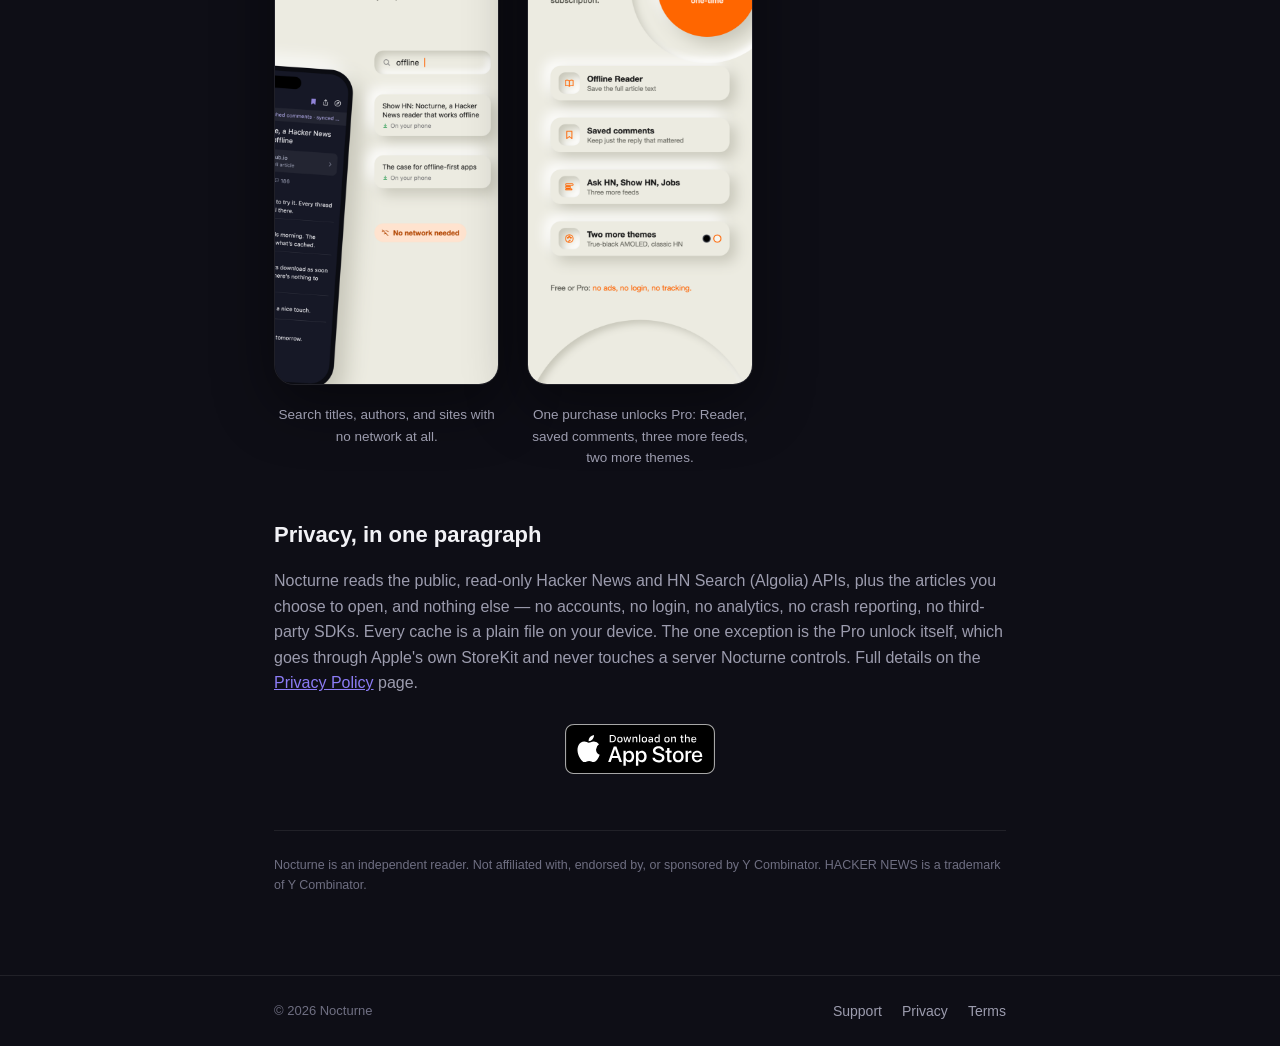
==== commit 872c168b: "Use Apple's official Download on the App Store badge in the hero and page footer Co-Authored-By: Cla" ====
--- a/index.html
+++ b/index.html
@@ -34,7 +34,7 @@
         </p>
 
         <div class="cta-row">
-          <a class="btn primary" href="https://apps.apple.com/us/app/nocturne-for-hacker-news/id6801647718">Download on the App Store</a>
+          <a class="badge" href="https://apps.apple.com/us/app/nocturne-for-hacker-news/id6801647718"><img src="assets/app-store-badge.svg" alt="Download on the App Store" width="150" height="50" /></a>
           <a class="btn ghost" href="#whats-new">What&#8217;s new in 1.1</a>
         </div>
 
@@ -126,6 +126,10 @@
         on the <a href="privacy.html">Privacy Policy</a> page.
       </p>
 
+      <div class="cta-row">
+        <a class="badge" href="https://apps.apple.com/us/app/nocturne-for-hacker-news/id6801647718"><img src="assets/app-store-badge.svg" alt="Download on the App Store" width="150" height="50" /></a>
+      </div>
+
       <div class="disclaimer">
         Nocturne is an independent reader. Not affiliated with, endorsed by,
         or sponsored by Y Combinator. HACKER NEWS is a trademark of Y
--- a/styles.css
+++ b/styles.css
@@ -250,6 +250,21 @@
   font-weight: 600;
 }
 
+.cta-row {
+  align-items: center;
+}
+
+.badge {
+  display: inline-block;
+  line-height: 0;
+}
+
+.badge img {
+  display: block;
+  height: 50px;
+  width: auto;
+}
+
 .btn.primary {
   background: var(--accent);
   color: #0e0e16;
